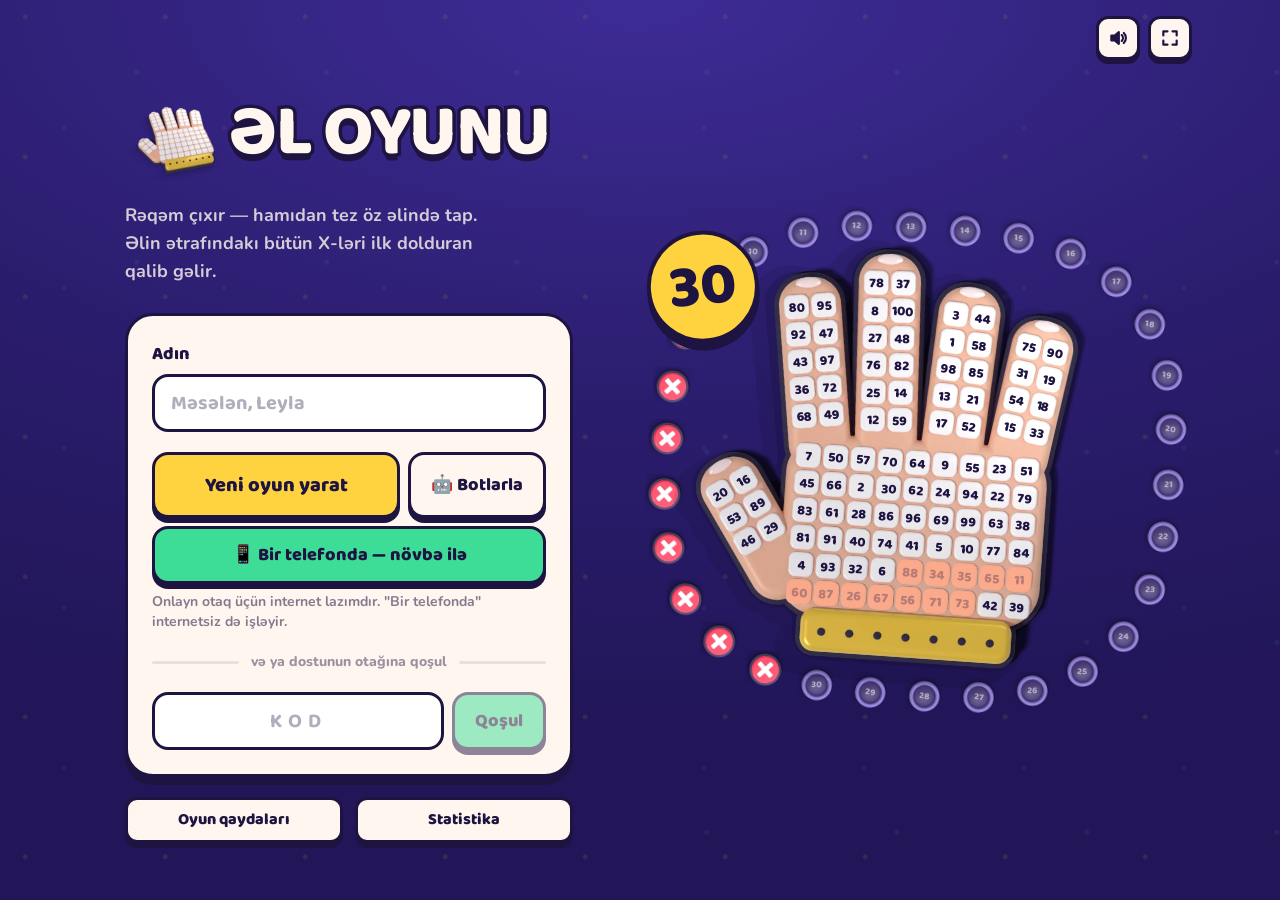
==== index.html @ 11776b5c "ƏL OYUNU telefon versiyası (növbəli rejim, bir telefon, P2P) Co-Authored-By: Claude Opus 5.5 <norepl" ====
<!doctype html>
<html lang="az">
  <head>
    <meta charset="UTF-8" />
    <meta name="viewport" content="width=device-width, initial-scale=1.0, viewport-fit=cover" />
    <meta name="theme-color" content="#2B1D6E" />
    <meta name="description" content="ƏL OYUNU — dostlarla real vaxtda oynanılan diqqət və sürət oyunu" />
    <link rel="icon" href="./favicon.svg" type="image/svg+xml" />
    <link rel="apple-touch-icon" href="./img/logo_hand.webp" />
    <meta name="apple-mobile-web-app-capable" content="yes" />
    <meta name="mobile-web-app-capable" content="yes" />
    <link rel="preload" href="./img/hand.webp" as="image" type="image/webp" />
    <title>ƏL OYUNU</title>
    <script type="module" crossorigin src="./assets/index-TuBqLk0H.js"></script>
    <link rel="stylesheet" crossorigin href="./assets/index-DyQKWpPM.css">
  </head>
  <body>
    <div id="root"></div>
  </body>
</html>
---- assets/index-DyQKWpPM.css ----
@font-face{font-family:"Baloo 2";font-style:normal;font-display:swap;font-weight:700;src:url(./baloo-2-latin-700-normal-CqTg7A15.woff2) format("woff2"),url(./baloo-2-latin-700-normal-Ld3Zm3l2.woff) format("woff")}@font-face{font-family:"Baloo 2";font-style:normal;font-display:swap;font-weight:700;src:url(./baloo-2-latin-ext-700-normal-Mlh7kdab.woff2) format("woff2"),url(./baloo-2-latin-ext-700-normal-D6LeXASg.woff) format("woff")}@font-face{font-family:"Baloo 2";font-style:normal;font-display:swap;font-weight:800;src:url(./baloo-2-latin-800-normal-BbF3Etk1.woff2) format("woff2"),url(./baloo-2-latin-800-normal-B8BXfZF7.woff) format("woff")}@font-face{font-family:"Baloo 2";font-style:normal;font-display:swap;font-weight:800;src:url(./baloo-2-latin-ext-800-normal-C_Iwmf1s.woff2) format("woff2"),url(./baloo-2-latin-ext-800-normal-D-iCxxqE.woff) format("woff")}@font-face{font-family:Nunito;font-style:normal;font-display:swap;font-weight:600;src:url(./nunito-latin-600-normal-Br8yIETf.woff2) format("woff2"),url(./nunito-latin-600-normal-Cd0eNu1l.woff) format("woff")}@font-face{font-family:Nunito;font-style:normal;font-display:swap;font-weight:600;src:url(./nunito-latin-ext-600-normal-Dd9Zuxh1.woff2) format("woff2"),url(./nunito-latin-ext-600-normal-BKUpuB78.woff) format("woff")}@font-face{font-family:Nunito;font-style:normal;font-display:swap;font-weight:700;src:url(./nunito-latin-700-normal-Dort48En.woff2) format("woff2"),url(./nunito-latin-700-normal-OcDqTBcA.woff) format("woff")}@font-face{font-family:Nunito;font-style:normal;font-display:swap;font-weight:700;src:url(./nunito-latin-ext-700-normal-BWeMsAzO.woff2) format("woff2"),url(./nunito-latin-ext-700-normal-D4woHhbd.woff) format("woff")}@font-face{font-family:Nunito;font-style:normal;font-display:swap;font-weight:800;src:url(./nunito-latin-800-normal-Dz8SOQK_.woff2) format("woff2"),url(./nunito-latin-800-normal-D-J0wlBY.woff) format("woff")}@font-face{font-family:Nunito;font-style:normal;font-display:swap;font-weight:800;src:url(./nunito-latin-ext-800-normal-CtU8tJOV.woff2) format("woff2"),url(./nunito-latin-ext-800-normal-CDcxIxx8.woff) format("woff")}*,:before,:after{--tw-border-spacing-x: 0;--tw-border-spacing-y: 0;--tw-translate-x: 0;--tw-translate-y: 0;--tw-rotate: 0;--tw-skew-x: 0;--tw-skew-y: 0;--tw-scale-x: 1;--tw-scale-y: 1;--tw-pan-x: ;--tw-pan-y: ;--tw-pinch-zoom: ;--tw-scroll-snap-strictness: proximity;--tw-gradient-from-position: ;--tw-gradient-via-position: ;--tw-gradient-to-position: ;--tw-ordinal: ;--tw-slashed-zero: ;--tw-numeric-figure: ;--tw-numeric-spacing: ;--tw-numeric-fraction: ;--tw-ring-inset: ;--tw-ring-offset-width: 0px;--tw-ring-offset-color: #fff;--tw-ring-color: rgb(59 130 246 / .5);--tw-ring-offset-shadow: 0 0 #0000;--tw-ring-shadow: 0 0 #0000;--tw-shadow: 0 0 #0000;--tw-shadow-colored: 0 0 #0000;--tw-blur: ;--tw-brightness: ;--tw-contrast: ;--tw-grayscale: ;--tw-hue-rotate: ;--tw-invert: ;--tw-saturate: ;--tw-sepia: ;--tw-drop-shadow: ;--tw-backdrop-blur: ;--tw-backdrop-brightness: ;--tw-backdrop-contrast: ;--tw-backdrop-grayscale: ;--tw-backdrop-hue-rotate: ;--tw-backdrop-invert: ;--tw-backdrop-opacity: ;--tw-backdrop-saturate: ;--tw-backdrop-sepia: ;--tw-contain-size: ;--tw-contain-layout: ;--tw-contain-paint: ;--tw-contain-style: }::backdrop{--tw-border-spacing-x: 0;--tw-border-spacing-y: 0;--tw-translate-x: 0;--tw-translate-y: 0;--tw-rotate: 0;--tw-skew-x: 0;--tw-skew-y: 0;--tw-scale-x: 1;--tw-scale-y: 1;--tw-pan-x: ;--tw-pan-y: ;--tw-pinch-zoom: ;--tw-scroll-snap-strictness: proximity;--tw-gradient-from-position: ;--tw-gradient-via-position: ;--tw-gradient-to-position: ;--tw-ordinal: ;--tw-slashed-zero: ;--tw-numeric-figure: ;--tw-numeric-spacing: ;--tw-numeric-fraction: ;--tw-ring-inset: ;--tw-ring-offset-width: 0px;--tw-ring-offset-color: #fff;--tw-ring-color: rgb(59 130 246 / .5);--tw-ring-offset-shadow: 0 0 #0000;--tw-ring-shadow: 0 0 #0000;--tw-shadow: 0 0 #0000;--tw-shadow-colored: 0 0 #0000;--tw-blur: ;--tw-brightness: ;--tw-contrast: ;--tw-grayscale: ;--tw-hue-rotate: ;--tw-invert: ;--tw-saturate: ;--tw-sepia: ;--tw-drop-shadow: ;--tw-backdrop-blur: ;--tw-backdrop-brightness: ;--tw-backdrop-contrast: ;--tw-backdrop-grayscale: ;--tw-backdrop-hue-rotate: ;--tw-backdrop-invert: ;--tw-backdrop-opacity: ;--tw-backdrop-saturate: ;--tw-backdrop-sepia: ;--tw-contain-size: ;--tw-contain-layout: ;--tw-contain-paint: ;--tw-contain-style: }*,:before,:after{box-sizing:border-box;border-width:0;border-style:solid;border-color:#e5e7eb}:before,:after{--tw-content: ""}html,:host{line-height:1.5;-webkit-text-size-adjust:100%;-moz-tab-size:4;-o-tab-size:4;tab-size:4;font-family:ui-sans-serif,system-ui,sans-serif,"Apple Color Emoji","Segoe UI Emoji",Segoe UI Symbol,"Noto Color Emoji";font-feature-settings:normal;font-variation-settings:normal;-webkit-tap-highlight-color:transparent}body{margin:0;line-height:inherit}hr{height:0;color:inherit;border-top-width:1px}abbr:where([title]){-webkit-text-decoration:underline dotted;text-decoration:underline dotted}h1,h2,h3,h4,h5,h6{font-size:inherit;font-weight:inherit}a{color:inherit;text-decoration:inherit}b,strong{font-weight:bolder}code,kbd,samp,pre{font-family:ui-monospace,SFMono-Regular,Menlo,Monaco,Consolas,Liberation Mono,Courier New,monospace;font-feature-settings:normal;font-variation-settings:normal;font-size:1em}small{font-size:80%}sub,sup{font-size:75%;line-height:0;position:relative;vertical-align:baseline}sub{bottom:-.25em}sup{top:-.5em}table{text-indent:0;border-color:inherit;border-collapse:collapse}button,input,optgroup,select,textarea{font-family:inherit;font-feature-settings:inherit;font-variation-settings:inherit;font-size:100%;font-weight:inherit;line-height:inherit;letter-spacing:inherit;color:inherit;margin:0;padding:0}button,select{text-transform:none}button,input:where([type=button]),input:where([type=reset]),input:where([type=submit]){-webkit-appearance:button;background-color:transparent;background-image:none}:-moz-focusring{outline:auto}:-moz-ui-invalid{box-shadow:none}progress{vertical-align:baseline}::-webkit-inner-spin-button,::-webkit-outer-spin-button{height:auto}[type=search]{-webkit-appearance:textfield;outline-offset:-2px}::-webkit-search-decoration{-webkit-appearance:none}::-webkit-file-upload-button{-webkit-appearance:button;font:inherit}summary{display:list-item}blockquote,dl,dd,h1,h2,h3,h4,h5,h6,hr,figure,p,pre{margin:0}fieldset{margin:0;padding:0}legend{padding:0}ol,ul,menu{list-style:none;margin:0;padding:0}dialog{padding:0}textarea{resize:vertical}input::-moz-placeholder,textarea::-moz-placeholder{opacity:1;color:#9ca3af}input::placeholder,textarea::placeholder{opacity:1;color:#9ca3af}button,[role=button]{cursor:pointer}:disabled{cursor:default}img,svg,video,canvas,audio,iframe,embed,object{display:block;vertical-align:middle}img,video{max-width:100%;height:auto}[hidden]:where(:not([hidden=until-found])){display:none}html,body,#root{min-height:100%}body{font-family:Nunito,system-ui,sans-serif;--tw-text-opacity: 1;color:rgb(255 247 239 / var(--tw-text-opacity, 1));-webkit-font-smoothing:antialiased;-moz-osx-font-smoothing:grayscale;background-color:#2b1d6e;background-image:radial-gradient(circle at 18% 12%,rgba(255,210,63,.09) 0 2px,transparent 3px),radial-gradient(circle at 72% 38%,rgba(61,220,151,.08) 0 2px,transparent 3px),radial-gradient(circle at 40% 80%,rgba(255,79,121,.08) 0 2px,transparent 3px),radial-gradient(120% 80% at 50% 0%,#3e2c96,#2b1d6e 55%,#221659);background-size:140px 140px,190px 190px,160px 160px,100% 100%;background-attachment:fixed;-webkit-tap-highlight-color:transparent}h1,h2,h3{font-family:"Baloo 2",Nunito,system-ui,sans-serif}:focus-visible{outline:3px solid #ffd23f;outline-offset:3px}.btn{display:inline-flex;-webkit-user-select:none;-moz-user-select:none;user-select:none;align-items:center;justify-content:center;gap:.5rem;border-radius:1rem;border-width:3px;--tw-border-opacity: 1;border-color:rgb(30 20 66 / var(--tw-border-opacity, 1));padding:.75rem 1.25rem;font-family:"Baloo 2",Nunito,system-ui,sans-serif;font-size:1.125rem;line-height:1.75rem;font-weight:800;line-height:1;--tw-text-opacity: 1;color:rgb(30 20 66 / var(--tw-text-opacity, 1));--tw-shadow: 0 5px 0 #1E1442;--tw-shadow-colored: 0 5px 0 var(--tw-shadow-color);box-shadow:var(--tw-ring-offset-shadow, 0 0 #0000),var(--tw-ring-shadow, 0 0 #0000),var(--tw-shadow);transition-property:transform,box-shadow,background-color;transition-timing-function:cubic-bezier(.4,0,.2,1);transition-duration:.1s}.btn:active:not(:disabled){transform:translateY(5px);box-shadow:0 0 #1e1442}.btn:disabled{cursor:not-allowed;opacity:.5}.btn-sun{--tw-bg-opacity: 1;background-color:rgb(255 210 63 / var(--tw-bg-opacity, 1))}.btn-sun:hover{--tw-bg-opacity: 1;background-color:rgb(255 220 102 / var(--tw-bg-opacity, 1))}.btn-mint{--tw-bg-opacity: 1;background-color:rgb(61 220 151 / var(--tw-bg-opacity, 1))}.btn-mint:hover{--tw-bg-opacity: 1;background-color:rgb(98 230 173 / var(--tw-bg-opacity, 1))}.btn-berry{--tw-bg-opacity: 1;background-color:rgb(255 79 121 / var(--tw-bg-opacity, 1));--tw-text-opacity: 1;color:rgb(255 255 255 / var(--tw-text-opacity, 1))}.btn-berry:hover{--tw-bg-opacity: 1;background-color:rgb(255 109 143 / var(--tw-bg-opacity, 1))}.btn-cream{--tw-bg-opacity: 1;background-color:rgb(255 247 239 / var(--tw-bg-opacity, 1))}.btn-cream:hover{--tw-bg-opacity: 1;background-color:rgb(255 255 255 / var(--tw-bg-opacity, 1))}.btn-sm{border-radius:.75rem;padding:.5rem .75rem;font-size:1rem;line-height:1.5rem}.icon-btn{display:grid;height:2.5rem;width:2.5rem;place-items:center;border-radius:.75rem;border-width:3px;--tw-border-opacity: 1;border-color:rgb(30 20 66 / var(--tw-border-opacity, 1));--tw-bg-opacity: 1;background-color:rgb(255 247 239 / var(--tw-bg-opacity, 1));--tw-text-opacity: 1;color:rgb(30 20 66 / var(--tw-text-opacity, 1));--tw-shadow: 0 4px 0 #1E1442;--tw-shadow-colored: 0 4px 0 var(--tw-shadow-color);box-shadow:var(--tw-ring-offset-shadow, 0 0 #0000),var(--tw-ring-shadow, 0 0 #0000),var(--tw-shadow);transition-property:transform;transition-timing-function:cubic-bezier(.4,0,.2,1);transition-duration:.1s}.icon-btn:active{--tw-translate-y: .25rem;transform:translate(var(--tw-translate-x),var(--tw-translate-y)) rotate(var(--tw-rotate)) skew(var(--tw-skew-x)) skewY(var(--tw-skew-y)) scaleX(var(--tw-scale-x)) scaleY(var(--tw-scale-y));--tw-shadow: 0 0 #0000;--tw-shadow-colored: 0 0 #0000;box-shadow:var(--tw-ring-offset-shadow, 0 0 #0000),var(--tw-ring-shadow, 0 0 #0000),var(--tw-shadow)}@media (min-width: 640px){.icon-btn{height:2.75rem;width:2.75rem}}.panel{border-radius:28px;border-width:3px;--tw-border-opacity: 1;border-color:rgb(30 20 66 / var(--tw-border-opacity, 1));--tw-bg-opacity: 1;background-color:rgb(255 247 239 / var(--tw-bg-opacity, 1));--tw-text-opacity: 1;color:rgb(30 20 66 / var(--tw-text-opacity, 1));--tw-shadow: 0 8px 0 #1E1442;--tw-shadow-colored: 0 8px 0 var(--tw-shadow-color);box-shadow:var(--tw-ring-offset-shadow, 0 0 #0000),var(--tw-ring-shadow, 0 0 #0000),var(--tw-shadow)}.field{width:100%;border-radius:1rem;border-width:3px;--tw-border-opacity: 1;border-color:rgb(30 20 66 / var(--tw-border-opacity, 1));--tw-bg-opacity: 1;background-color:rgb(255 255 255 / var(--tw-bg-opacity, 1));padding:.75rem 1rem;font-family:"Baloo 2",Nunito,system-ui,sans-serif;font-size:1.25rem;line-height:1.75rem;font-weight:700;--tw-text-opacity: 1;color:rgb(30 20 66 / var(--tw-text-opacity, 1))}.field::-moz-placeholder{font-weight:600;color:#1e144259}.field::placeholder{font-weight:600;color:#1e144259}.field:focus{outline:2px solid transparent;outline-offset:2px;--tw-ring-offset-shadow: var(--tw-ring-inset) 0 0 0 var(--tw-ring-offset-width) var(--tw-ring-offset-color);--tw-ring-shadow: var(--tw-ring-inset) 0 0 0 calc(4px + var(--tw-ring-offset-width)) var(--tw-ring-color);box-shadow:var(--tw-ring-offset-shadow),var(--tw-ring-shadow),var(--tw-shadow, 0 0 #0000);--tw-ring-color: rgb(255 210 63 / .7)}.pointer-events-none{pointer-events:none}.visible{visibility:visible}.fixed{position:fixed}.absolute{position:absolute}.relative{position:relative}.inset-0{top:0;right:0;bottom:0;left:0}.inset-x-0{left:0;right:0}.-left-2{left:-.5rem}.-left-4{left:-1rem}.-right-4{right:-1rem}.bottom-3{bottom:.75rem}.bottom-4{bottom:1rem}.left-1\/2{left:50%}.right-4{right:1rem}.top-0{top:0}.top-1\/2{top:50%}.top-3{top:.75rem}.top-\[8\%\]{top:8%}.top-full{top:100%}.z-20{z-index:20}.z-30{z-index:30}.z-40{z-index:40}.z-50{z-index:50}.z-\[60\]{z-index:60}.col-span-2{grid-column:span 2 / span 2}.mx-auto{margin-left:auto;margin-right:auto}.my-5{margin-top:1.25rem;margin-bottom:1.25rem}.mb-1\.5{margin-bottom:.375rem}.mb-2{margin-bottom:.5rem}.mb-3{margin-bottom:.75rem}.mb-4{margin-bottom:1rem}.mb-5{margin-bottom:1.25rem}.mb-6{margin-bottom:1.5rem}.mb-7{margin-bottom:1.75rem}.ml-1{margin-left:.25rem}.ml-2{margin-left:.5rem}.ml-auto{margin-left:auto}.mt-0\.5{margin-top:.125rem}.mt-1{margin-top:.25rem}.mt-1\.5{margin-top:.375rem}.mt-2{margin-top:.5rem}.mt-3{margin-top:.75rem}.mt-4{margin-top:1rem}.mt-5{margin-top:1.25rem}.mt-6{margin-top:1.5rem}.block{display:block}.flex{display:flex}.inline-flex{display:inline-flex}.table{display:table}.grid{display:grid}.hidden{display:none}.\!h-10{height:2.5rem!important}.\!h-12{height:3rem!important}.\!h-auto{height:auto!important}.h-0{height:0px}.h-10{height:2.5rem}.h-11{height:2.75rem}.h-12{height:3rem}.h-14{height:3.5rem}.h-2\.5{height:.625rem}.h-20{height:5rem}.h-28{height:7rem}.h-4{height:1rem}.h-5{height:1.25rem}.h-6{height:1.5rem}.h-8{height:2rem}.h-9{height:2.25rem}.h-\[19px\]{height:19px}.h-\[3px\]{height:3px}.h-\[calc\(100dvh-250px\)\]{height:calc(100dvh - 250px)}.h-full{height:100%}.max-h-\[88dvh\]{max-height:88dvh}.min-h-0{min-height:0px}.min-h-\[100dvh\]{min-height:100dvh}.min-h-\[440px\]{min-height:440px}.\!w-10{width:2.5rem!important}.\!w-12{width:3rem!important}.w-10{width:2.5rem}.w-11{width:2.75rem}.w-12{width:3rem}.w-14{width:3.5rem}.w-20{width:5rem}.w-28{width:7rem}.w-4{width:1rem}.w-5{width:1.25rem}.w-6{width:1.5rem}.w-8{width:2rem}.w-9{width:2.25rem}.w-\[19px\]{width:19px}.w-fit{width:-moz-fit-content;width:fit-content}.w-full{width:100%}.min-w-0{min-width:0px}.max-w-2xl{max-width:42rem}.max-w-3xl{max-width:48rem}.max-w-5xl{max-width:64rem}.max-w-6xl{max-width:72rem}.max-w-\[560px\]{max-width:560px}.max-w-\[90px\]{max-width:90px}.max-w-lg{max-width:32rem}.max-w-md{max-width:28rem}.max-w-sm{max-width:24rem}.flex-1{flex:1 1 0%}.shrink{flex-shrink:1}.shrink-0{flex-shrink:0}.-translate-y-1\/2{--tw-translate-y: -50%;transform:translate(var(--tw-translate-x),var(--tw-translate-y)) rotate(var(--tw-rotate)) skew(var(--tw-skew-x)) skewY(var(--tw-skew-y)) scaleX(var(--tw-scale-x)) scaleY(var(--tw-scale-y))}.translate-y-\[3\%\]{--tw-translate-y: 3%;transform:translate(var(--tw-translate-x),var(--tw-translate-y)) rotate(var(--tw-rotate)) skew(var(--tw-skew-x)) skewY(var(--tw-skew-y)) scaleX(var(--tw-scale-x)) scaleY(var(--tw-scale-y))}.-rotate-90{--tw-rotate: -90deg;transform:translate(var(--tw-translate-x),var(--tw-translate-y)) rotate(var(--tw-rotate)) skew(var(--tw-skew-x)) skewY(var(--tw-skew-y)) scaleX(var(--tw-scale-x)) scaleY(var(--tw-scale-y))}.-rotate-\[10deg\]{--tw-rotate: -10deg;transform:translate(var(--tw-translate-x),var(--tw-translate-y)) rotate(var(--tw-rotate)) skew(var(--tw-skew-x)) skewY(var(--tw-skew-y)) scaleX(var(--tw-scale-x)) scaleY(var(--tw-scale-y))}.rotate-\[4deg\]{--tw-rotate: 4deg;transform:translate(var(--tw-translate-x),var(--tw-translate-y)) rotate(var(--tw-rotate)) skew(var(--tw-skew-x)) skewY(var(--tw-skew-y)) scaleX(var(--tw-scale-x)) scaleY(var(--tw-scale-y))}.transform{transform:translate(var(--tw-translate-x),var(--tw-translate-y)) rotate(var(--tw-rotate)) skew(var(--tw-skew-x)) skewY(var(--tw-skew-y)) scaleX(var(--tw-scale-x)) scaleY(var(--tw-scale-y))}.select-none{-webkit-user-select:none;-moz-user-select:none;user-select:none}.grid-cols-2{grid-template-columns:repeat(2,minmax(0,1fr))}.grid-cols-\[1fr_auto\]{grid-template-columns:1fr auto}.grid-cols-\[300px_minmax\(0\,1fr\)\]{grid-template-columns:300px minmax(0,1fr)}.flex-col{flex-direction:column}.flex-wrap{flex-wrap:wrap}.place-items-center{place-items:center}.items-start{align-items:flex-start}.items-center{align-items:center}.items-baseline{align-items:baseline}.justify-end{justify-content:flex-end}.justify-center{justify-content:center}.justify-between{justify-content:space-between}.gap-0\.5{gap:.125rem}.gap-1{gap:.25rem}.gap-1\.5{gap:.375rem}.gap-2{gap:.5rem}.gap-3{gap:.75rem}.gap-4{gap:1rem}.gap-5{gap:1.25rem}.gap-6{gap:1.5rem}.gap-8{gap:2rem}.gap-\[3px\]{gap:3px}.space-y-1\.5>:not([hidden])~:not([hidden]){--tw-space-y-reverse: 0;margin-top:calc(.375rem * calc(1 - var(--tw-space-y-reverse)));margin-bottom:calc(.375rem * var(--tw-space-y-reverse))}.space-y-2>:not([hidden])~:not([hidden]){--tw-space-y-reverse: 0;margin-top:calc(.5rem * calc(1 - var(--tw-space-y-reverse)));margin-bottom:calc(.5rem * var(--tw-space-y-reverse))}.space-y-2\.5>:not([hidden])~:not([hidden]){--tw-space-y-reverse: 0;margin-top:calc(.625rem * calc(1 - var(--tw-space-y-reverse)));margin-bottom:calc(.625rem * var(--tw-space-y-reverse))}.space-y-3>:not([hidden])~:not([hidden]){--tw-space-y-reverse: 0;margin-top:calc(.75rem * calc(1 - var(--tw-space-y-reverse)));margin-bottom:calc(.75rem * var(--tw-space-y-reverse))}.divide-y-2>:not([hidden])~:not([hidden]){--tw-divide-y-reverse: 0;border-top-width:calc(2px * calc(1 - var(--tw-divide-y-reverse)));border-bottom-width:calc(2px * var(--tw-divide-y-reverse))}.divide-ink\/10>:not([hidden])~:not([hidden]){border-color:#1e14421a}.self-center{align-self:center}.overflow-auto{overflow:auto}.overflow-hidden{overflow:hidden}.overflow-x-auto{overflow-x:auto}.overflow-y-auto{overflow-y:auto}.truncate{overflow:hidden;text-overflow:ellipsis;white-space:nowrap}.whitespace-nowrap{white-space:nowrap}.break-all{word-break:break-all}.rounded{border-radius:.25rem}.rounded-2xl{border-radius:1rem}.rounded-full{border-radius:9999px}.rounded-lg{border-radius:.5rem}.rounded-xl{border-radius:.75rem}.border-2{border-width:2px}.border-\[3px\]{border-width:3px}.border-\[4px\]{border-width:4px}.border-t-2{border-top-width:2px}.border-dashed{border-style:dashed}.\!border-berry{--tw-border-opacity: 1 !important;border-color:rgb(255 79 121 / var(--tw-border-opacity, 1))!important}.border-cream\/15{border-color:#fff7ef26}.border-cream\/25{border-color:#fff7ef40}.border-cream\/30{border-color:#fff7ef4d}.border-cream\/50{border-color:#fff7ef80}.border-ink{--tw-border-opacity: 1;border-color:rgb(30 20 66 / var(--tw-border-opacity, 1))}.border-ink\/10{border-color:#1e14421a}.border-ink\/15{border-color:#1e144226}.border-transparent{border-color:transparent}.bg-berry{--tw-bg-opacity: 1;background-color:rgb(255 79 121 / var(--tw-bg-opacity, 1))}.bg-cream{--tw-bg-opacity: 1;background-color:rgb(255 247 239 / var(--tw-bg-opacity, 1))}.bg-cream\/10{background-color:#fff7ef1a}.bg-ink\/10{background-color:#1e14421a}.bg-ink\/5{background-color:#1e14420d}.bg-ink\/60{background-color:#1e144299}.bg-ink\/70{background-color:#1e1442b3}.bg-ink\/75{background-color:#1e1442bf}.bg-ink\/85{background-color:#1e1442d9}.bg-mint{--tw-bg-opacity: 1;background-color:rgb(61 220 151 / var(--tw-bg-opacity, 1))}.bg-night{--tw-bg-opacity: 1;background-color:rgb(43 29 110 / var(--tw-bg-opacity, 1))}.bg-sun{--tw-bg-opacity: 1;background-color:rgb(255 210 63 / var(--tw-bg-opacity, 1))}.bg-white{--tw-bg-opacity: 1;background-color:rgb(255 255 255 / var(--tw-bg-opacity, 1))}.object-contain{-o-object-fit:contain;object-fit:contain}.p-1\.5{padding:.375rem}.p-3{padding:.75rem}.p-4{padding:1rem}.p-5{padding:1.25rem}.p-6{padding:1.5rem}.px-1{padding-left:.25rem;padding-right:.25rem}.px-2{padding-left:.5rem;padding-right:.5rem}.px-3{padding-left:.75rem;padding-right:.75rem}.px-4{padding-left:1rem;padding-right:1rem}.px-5{padding-left:1.25rem;padding-right:1.25rem}.py-1{padding-top:.25rem;padding-bottom:.25rem}.py-1\.5{padding-top:.375rem;padding-bottom:.375rem}.py-2{padding-top:.5rem;padding-bottom:.5rem}.py-2\.5{padding-top:.625rem;padding-bottom:.625rem}.py-3{padding-top:.75rem;padding-bottom:.75rem}.py-4{padding-top:1rem;padding-bottom:1rem}.py-5{padding-top:1.25rem;padding-bottom:1.25rem}.pb-1{padding-bottom:.25rem}.pb-4{padding-bottom:1rem}.pb-5{padding-bottom:1.25rem}.pb-8{padding-bottom:2rem}.pl-1{padding-left:.25rem}.pr-2{padding-right:.5rem}.pr-3{padding-right:.75rem}.pt-2{padding-top:.5rem}.pt-3{padding-top:.75rem}.pt-4{padding-top:1rem}.text-left{text-align:left}.text-center{text-align:center}.text-right{text-align:right}.font-display{font-family:"Baloo 2",Nunito,system-ui,sans-serif}.text-2xl{font-size:1.5rem;line-height:2rem}.text-3xl{font-size:1.875rem;line-height:2.25rem}.text-4xl{font-size:2.25rem;line-height:2.5rem}.text-6xl{font-size:3.75rem;line-height:1}.text-\[11px\]{font-size:11px}.text-\[42vw\]{font-size:42vw}.text-base{font-size:1rem;line-height:1.5rem}.text-lg{font-size:1.125rem;line-height:1.75rem}.text-sm{font-size:.875rem;line-height:1.25rem}.text-xl{font-size:1.25rem;line-height:1.75rem}.text-xs{font-size:.75rem;line-height:1rem}.font-black{font-weight:900}.font-bold{font-weight:700}.font-extrabold{font-weight:800}.font-semibold{font-weight:600}.uppercase{text-transform:uppercase}.ordinal{--tw-ordinal: ordinal;font-variant-numeric:var(--tw-ordinal) var(--tw-slashed-zero) var(--tw-numeric-figure) var(--tw-numeric-spacing) var(--tw-numeric-fraction)}.leading-none{line-height:1}.leading-tight{line-height:1.25}.tracking-\[0\.18em\]{letter-spacing:.18em}.tracking-\[0\.3em\]{letter-spacing:.3em}.tracking-tight{letter-spacing:-.025em}.text-\[\#E0A800\]{--tw-text-opacity: 1;color:rgb(224 168 0 / var(--tw-text-opacity, 1))}.text-berry{--tw-text-opacity: 1;color:rgb(255 79 121 / var(--tw-text-opacity, 1))}.text-cream{--tw-text-opacity: 1;color:rgb(255 247 239 / var(--tw-text-opacity, 1))}.text-cream\/45{color:#fff7ef73}.text-cream\/55{color:#fff7ef8c}.text-cream\/60{color:#fff7ef99}.text-cream\/65{color:#fff7efa6}.text-cream\/70{color:#fff7efb3}.text-cream\/75{color:#fff7efbf}.text-cream\/80{color:#fff7efcc}.text-ink{--tw-text-opacity: 1;color:rgb(30 20 66 / var(--tw-text-opacity, 1))}.text-ink\/40{color:#1e144266}.text-ink\/45{color:#1e144273}.text-ink\/50{color:#1e144280}.text-ink\/55{color:#1e14428c}.text-ink\/60{color:#1e144299}.text-ink\/65{color:#1e1442a6}.text-ink\/70{color:#1e1442b3}.text-ink\/75{color:#1e1442bf}.text-ink\/80{color:#1e1442cc}.text-sun{--tw-text-opacity: 1;color:rgb(255 210 63 / var(--tw-text-opacity, 1))}.text-transparent{color:transparent}.text-white{--tw-text-opacity: 1;color:rgb(255 255 255 / var(--tw-text-opacity, 1))}.underline{text-decoration-line:underline}.underline-offset-4{text-underline-offset:4px}.opacity-40{opacity:.4}.opacity-80{opacity:.8}.shadow-sticker{--tw-shadow: 0 5px 0 #1E1442;--tw-shadow-colored: 0 5px 0 var(--tw-shadow-color);box-shadow:var(--tw-ring-offset-shadow, 0 0 #0000),var(--tw-ring-shadow, 0 0 #0000),var(--tw-shadow)}.shadow-sticker-lg{--tw-shadow: 0 8px 0 #1E1442;--tw-shadow-colored: 0 8px 0 var(--tw-shadow-color);box-shadow:var(--tw-ring-offset-shadow, 0 0 #0000),var(--tw-ring-shadow, 0 0 #0000),var(--tw-shadow)}.\!ring-4{--tw-ring-offset-shadow: var(--tw-ring-inset) 0 0 0 var(--tw-ring-offset-width) var(--tw-ring-offset-color) !important;--tw-ring-shadow: var(--tw-ring-inset) 0 0 0 calc(4px + var(--tw-ring-offset-width)) var(--tw-ring-color) !important;box-shadow:var(--tw-ring-offset-shadow),var(--tw-ring-shadow),var(--tw-shadow, 0 0 #0000)!important}.ring{--tw-ring-offset-shadow: var(--tw-ring-inset) 0 0 0 var(--tw-ring-offset-width) var(--tw-ring-offset-color);--tw-ring-shadow: var(--tw-ring-inset) 0 0 0 calc(3px + var(--tw-ring-offset-width)) var(--tw-ring-color);box-shadow:var(--tw-ring-offset-shadow),var(--tw-ring-shadow),var(--tw-shadow, 0 0 #0000)}.ring-4{--tw-ring-offset-shadow: var(--tw-ring-inset) 0 0 0 var(--tw-ring-offset-width) var(--tw-ring-offset-color);--tw-ring-shadow: var(--tw-ring-inset) 0 0 0 calc(4px + var(--tw-ring-offset-width)) var(--tw-ring-color);box-shadow:var(--tw-ring-offset-shadow),var(--tw-ring-shadow),var(--tw-shadow, 0 0 #0000)}.\!ring-berry\/30{--tw-ring-color: rgb(255 79 121 / .3) !important}.ring-sun{--tw-ring-opacity: 1;--tw-ring-color: rgb(255 210 63 / var(--tw-ring-opacity, 1))}.grayscale{--tw-grayscale: grayscale(100%);filter:var(--tw-blur) var(--tw-brightness) var(--tw-contrast) var(--tw-grayscale) var(--tw-hue-rotate) var(--tw-invert) var(--tw-saturate) var(--tw-sepia) var(--tw-drop-shadow)}.filter{filter:var(--tw-blur) var(--tw-brightness) var(--tw-contrast) var(--tw-grayscale) var(--tw-hue-rotate) var(--tw-invert) var(--tw-saturate) var(--tw-sepia) var(--tw-drop-shadow)}.backdrop-blur-\[2px\]{--tw-backdrop-blur: blur(2px);-webkit-backdrop-filter:var(--tw-backdrop-blur) var(--tw-backdrop-brightness) var(--tw-backdrop-contrast) var(--tw-backdrop-grayscale) var(--tw-backdrop-hue-rotate) var(--tw-backdrop-invert) var(--tw-backdrop-opacity) var(--tw-backdrop-saturate) var(--tw-backdrop-sepia);backdrop-filter:var(--tw-backdrop-blur) var(--tw-backdrop-brightness) var(--tw-backdrop-contrast) var(--tw-backdrop-grayscale) var(--tw-backdrop-hue-rotate) var(--tw-backdrop-invert) var(--tw-backdrop-opacity) var(--tw-backdrop-saturate) var(--tw-backdrop-sepia)}.backdrop-blur-sm{--tw-backdrop-blur: blur(4px);-webkit-backdrop-filter:var(--tw-backdrop-blur) var(--tw-backdrop-brightness) var(--tw-backdrop-contrast) var(--tw-backdrop-grayscale) var(--tw-backdrop-hue-rotate) var(--tw-backdrop-invert) var(--tw-backdrop-opacity) var(--tw-backdrop-saturate) var(--tw-backdrop-sepia);backdrop-filter:var(--tw-backdrop-blur) var(--tw-backdrop-brightness) var(--tw-backdrop-contrast) var(--tw-backdrop-grayscale) var(--tw-backdrop-hue-rotate) var(--tw-backdrop-invert) var(--tw-backdrop-opacity) var(--tw-backdrop-saturate) var(--tw-backdrop-sepia)}.transition-\[width\]{transition-property:width;transition-timing-function:cubic-bezier(.4,0,.2,1);transition-duration:.15s}.transition-all{transition-property:all;transition-timing-function:cubic-bezier(.4,0,.2,1);transition-duration:.15s}.transition-colors{transition-property:color,background-color,border-color,text-decoration-color,fill,stroke;transition-timing-function:cubic-bezier(.4,0,.2,1);transition-duration:.15s}.duration-500{transition-duration:.5s}.hand-board{width:100%;height:100%;touch-action:manipulation;overflow:visible}.hand-board .cell{cursor:pointer;transform-box:fill-box;transform-origin:center}.hand-board .cell rect{fill:transparent;stroke:transparent;stroke-width:3;transition:fill .12s}.hand-board .cell text{font-family:"Baloo 2",Nunito,sans-serif;font-weight:800;font-size:22px;fill:#1e1442;pointer-events:none}@media (hover: hover){.hand-board:not(.is-disabled) .cell:hover rect{fill:#ffd23fbf;stroke:#1e1442}}.hand-board .cell.used rect{fill:#ff9e78d1}.hand-board .cell.used text{fill:#1e14424d}.hand-board .cell.cell-ok{animation:cell-ok .7s cubic-bezier(.2,1.6,.4,1)}.hand-board .cell.cell-ok rect{fill:#3ddc97;stroke:#1e1442;stroke-width:3}.hand-board .cell.cell-bad{animation:cell-bad .45s linear}.hand-board .cell.cell-bad rect{fill:#ff4f79;stroke:#1e1442;stroke-width:3}.hand-board .cell.cell-bad text{fill:#fff}.hand-board.is-locked .cell{cursor:not-allowed}.hand-board.is-locked .cell:not(.cell-bad){opacity:.55}.hand-board.is-disabled .cell{cursor:default}.hand-board .slot-num{font-family:"Baloo 2",sans-serif;font-weight:800;font-size:15px;fill:#fff7ef80}.hand-board .slot-on{animation:slot-pop .6s cubic-bezier(.2,1.7,.4,1)}.hand-board .x-mark path{stroke-dasharray:1;stroke-dashoffset:0;animation:x-draw .35s ease-out both}.hand-board .x-mark path:nth-child(2){animation-delay:.15s}@keyframes cell-ok{0%{transform:scale(1)}40%{transform:scale(1.45) rotate(-6deg)}to{transform:scale(1)}}@keyframes cell-bad{0%,to{transform:translate(0)}20%{transform:translate(-6px)}40%{transform:translate(6px)}60%{transform:translate(-4px)}80%{transform:translate(4px)}}@keyframes slot-pop{0%{transform:scale(.4)}60%{transform:scale(1.25)}to{transform:scale(1)}}@keyframes x-draw{0%{stroke-dashoffset:1}to{stroke-dashoffset:0}}.slot-pop{animation:slot-pop .5s cubic-bezier(.2,1.7,.4,1)}.number-in{animation:number-in .55s cubic-bezier(.2,1.5,.4,1) both}@keyframes number-in{0%{transform:scale(.2) rotate(-25deg);opacity:0}to{transform:scale(1) rotate(0);opacity:1}}.count-in{animation:count-in .9s cubic-bezier(.2,1.4,.4,1) both}@keyframes count-in{0%{transform:scale(2.4);opacity:0}30%{transform:scale(1);opacity:1}85%{transform:scale(.92);opacity:1}to{transform:scale(.7);opacity:0}}.toast-in{animation:toast-in .35s cubic-bezier(.2,1.4,.4,1) both}@keyframes toast-in{0%{transform:translateY(-18px) scale(.9);opacity:0}to{transform:none;opacity:1}}.banner-in{animation:banner-in .5s cubic-bezier(.2,1.6,.4,1) both}@keyframes banner-in{0%{transform:translate(-50%,10px) scale(.6);opacity:0}to{transform:translate(-50%) scale(1);opacity:1}}.wave{animation:wave 2.4s ease-in-out infinite;transform-origin:50% 85%}@keyframes wave{0%,60%,to{transform:rotate(0)}10%,30%{transform:rotate(-14deg)}20%,40%{transform:rotate(10deg)}}.fade-in{animation:fade-in .25s ease both}@keyframes fade-in{0%{opacity:0}to{opacity:1}}.pop-in{animation:pop-in .45s cubic-bezier(.2,1.5,.4,1) both}@keyframes pop-in{0%{transform:scale(.7);opacity:0}to{transform:none;opacity:1}}.trophy-bounce{animation:trophy 1.6s ease-in-out infinite}@keyframes trophy{0%,to{transform:translateY(0) rotate(-4deg)}50%{transform:translateY(-10px) rotate(4deg)}}.pulse-ring{animation:pulse-ring 1.4s ease-out infinite}@keyframes pulse-ring{0%{box-shadow:0 0 #ffd23fb3}to{box-shadow:0 0 0 18px #ffd23f00}}@media (prefers-reduced-motion: reduce){*,*:before,*:after{animation-duration:.01ms!important;animation-iteration-count:1!important;transition-duration:.01ms!important}}@keyframes ring{to{stroke-dashoffset:var(--c)}}@keyframes glow-out{0%{opacity:1}to{opacity:0}}.hover\:border-cream\/60:hover{border-color:#fff7ef99}.hover\:bg-berry:hover{--tw-bg-opacity: 1;background-color:rgb(255 79 121 / var(--tw-bg-opacity, 1))}.hover\:bg-sun\/40:hover{background-color:#ffd23f66}.hover\:text-cream:hover{--tw-text-opacity: 1;color:rgb(255 247 239 / var(--tw-text-opacity, 1))}.hover\:text-white:hover{--tw-text-opacity: 1;color:rgb(255 255 255 / var(--tw-text-opacity, 1))}.disabled\:cursor-default:disabled{cursor:default}@media (min-width: 640px){.sm\:h-24{height:6rem}.sm\:h-6{height:1.5rem}.sm\:w-24{width:6rem}.sm\:w-6{width:1.5rem}.sm\:grid-cols-4{grid-template-columns:repeat(4,minmax(0,1fr))}.sm\:flex-row{flex-direction:row}.sm\:gap-1\.5{gap:.375rem}.sm\:gap-2{gap:.5rem}.sm\:p-6{padding:1.5rem}.sm\:p-7{padding:1.75rem}.sm\:p-8{padding:2rem}.sm\:px-5{padding-left:1.25rem;padding-right:1.25rem}.sm\:px-6{padding-left:1.5rem;padding-right:1.5rem}.sm\:text-3xl{font-size:1.875rem;line-height:2.25rem}.sm\:text-5xl{font-size:3rem;line-height:1}.sm\:text-7xl{font-size:4.5rem;line-height:1}.sm\:text-\[260px\]{font-size:260px}.sm\:text-lg{font-size:1.125rem;line-height:1.75rem}.sm\:text-sm{font-size:.875rem;line-height:1.25rem}}@media (min-width: 768px){.md\:grid-cols-\[minmax\(0\,0\.9fr\)_minmax\(0\,1\.1fr\)\]{grid-template-columns:minmax(0,.9fr) minmax(0,1.1fr)}.md\:items-start{align-items:flex-start}}@media (min-width: 1024px){.lg\:block{display:block}.lg\:grid-cols-\[minmax\(0\,1fr\)_minmax\(0\,1\.05fr\)\]{grid-template-columns:minmax(0,1fr) minmax(0,1.05fr)}}
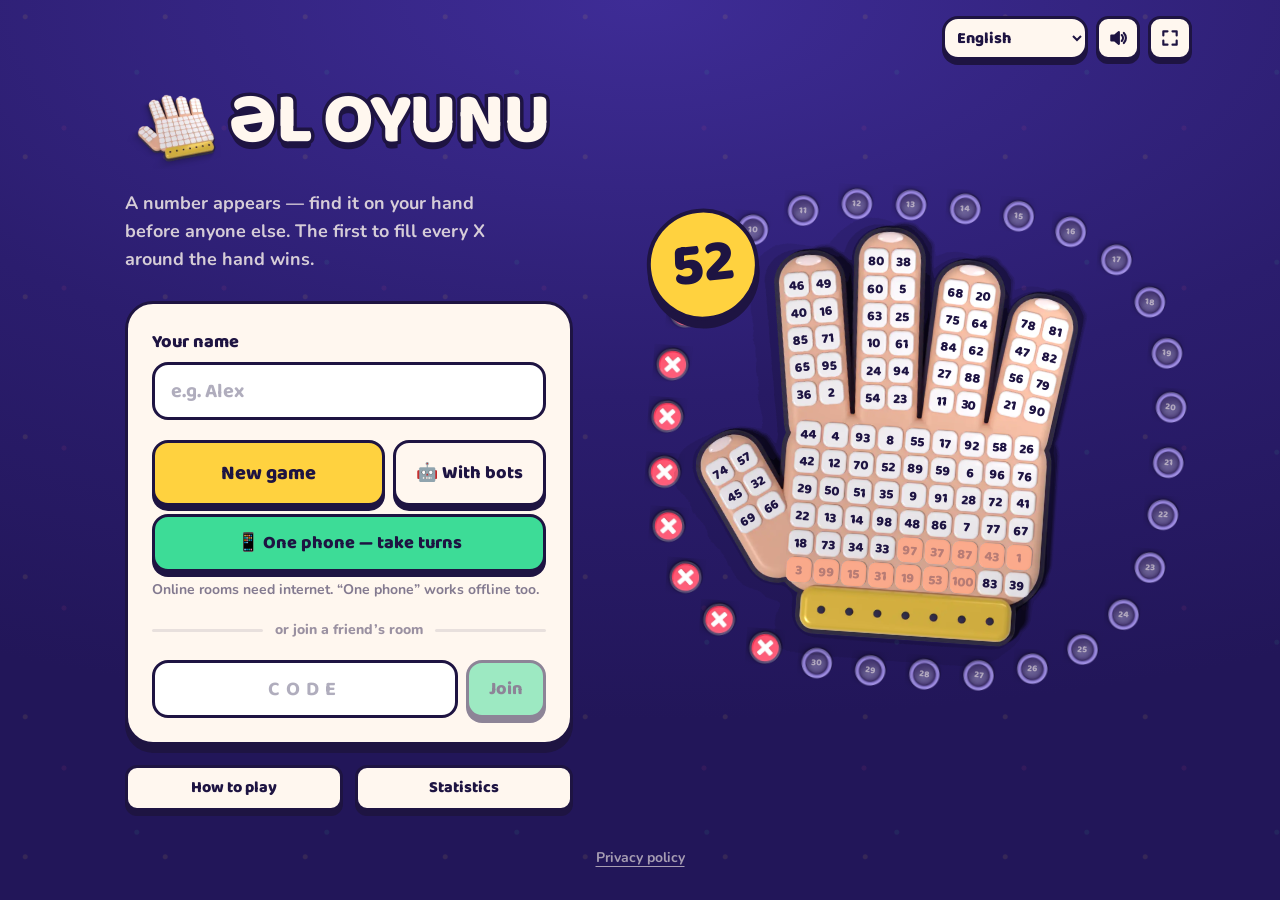
==== commit 1a2d17bb: "4 dil (AZ/EN/TR/RU), məxfilik siyasəti, Android ilə uyğunluq Co-Authored-By: Claude Opus 5.5 <norepl" ====
--- a/index.html
+++ b/index.html
@@ -11,8 +11,8 @@
     <meta name="mobile-web-app-capable" content="yes" />
     <link rel="preload" href="./img/hand.webp" as="image" type="image/webp" />
     <title>ƏL OYUNU</title>
-    <script type="module" crossorigin src="./assets/index-TuBqLk0H.js"></script>
-    <link rel="stylesheet" crossorigin href="./assets/index-DyQKWpPM.css">
+    <script type="module" crossorigin src="./assets/index-1YrIMlCz.js"></script>
+    <link rel="stylesheet" crossorigin href="./assets/index-CyUufMwk.css">
   </head>
   <body>
     <div id="root"></div>
--- a/assets/index-CyUufMwk.css
+++ b/assets/index-CyUufMwk.css
@@ -0,0 +1 @@
+@font-face{font-family:"Baloo 2";font-style:normal;font-display:swap;font-weight:700;src:url(./baloo-2-latin-700-normal-CqTg7A15.woff2) format("woff2"),url(./baloo-2-latin-700-normal-Ld3Zm3l2.woff) format("woff")}@font-face{font-family:"Baloo 2";font-style:normal;font-display:swap;font-weight:700;src:url(./baloo-2-latin-ext-700-normal-Mlh7kdab.woff2) format("woff2"),url(./baloo-2-latin-ext-700-normal-D6LeXASg.woff) format("woff")}@font-face{font-family:"Baloo 2";font-style:normal;font-display:swap;font-weight:800;src:url(./baloo-2-latin-800-normal-BbF3Etk1.woff2) format("woff2"),url(./baloo-2-latin-800-normal-B8BXfZF7.woff) format("woff")}@font-face{font-family:"Baloo 2";font-style:normal;font-display:swap;font-weight:800;src:url(./baloo-2-latin-ext-800-normal-C_Iwmf1s.woff2) format("woff2"),url(./baloo-2-latin-ext-800-normal-D-iCxxqE.woff) format("woff")}@font-face{font-family:Nunito;font-style:normal;font-display:swap;font-weight:600;src:url(./nunito-latin-600-normal-Br8yIETf.woff2) format("woff2"),url(./nunito-latin-600-normal-Cd0eNu1l.woff) format("woff")}@font-face{font-family:Nunito;font-style:normal;font-display:swap;font-weight:600;src:url(./nunito-latin-ext-600-normal-Dd9Zuxh1.woff2) format("woff2"),url(./nunito-latin-ext-600-normal-BKUpuB78.woff) format("woff")}@font-face{font-family:Nunito;font-style:normal;font-display:swap;font-weight:700;src:url(./nunito-latin-700-normal-Dort48En.woff2) format("woff2"),url(./nunito-latin-700-normal-OcDqTBcA.woff) format("woff")}@font-face{font-family:Nunito;font-style:normal;font-display:swap;font-weight:700;src:url(./nunito-latin-ext-700-normal-BWeMsAzO.woff2) format("woff2"),url(./nunito-latin-ext-700-normal-D4woHhbd.woff) format("woff")}@font-face{font-family:Nunito;font-style:normal;font-display:swap;font-weight:800;src:url(./nunito-latin-800-normal-Dz8SOQK_.woff2) format("woff2"),url(./nunito-latin-800-normal-D-J0wlBY.woff) format("woff")}@font-face{font-family:Nunito;font-style:normal;font-display:swap;font-weight:800;src:url(./nunito-latin-ext-800-normal-CtU8tJOV.woff2) format("woff2"),url(./nunito-latin-ext-800-normal-CDcxIxx8.woff) format("woff")}*,:before,:after{--tw-border-spacing-x: 0;--tw-border-spacing-y: 0;--tw-translate-x: 0;--tw-translate-y: 0;--tw-rotate: 0;--tw-skew-x: 0;--tw-skew-y: 0;--tw-scale-x: 1;--tw-scale-y: 1;--tw-pan-x: ;--tw-pan-y: ;--tw-pinch-zoom: ;--tw-scroll-snap-strictness: proximity;--tw-gradient-from-position: ;--tw-gradient-via-position: ;--tw-gradient-to-position: ;--tw-ordinal: ;--tw-slashed-zero: ;--tw-numeric-figure: ;--tw-numeric-spacing: ;--tw-numeric-fraction: ;--tw-ring-inset: ;--tw-ring-offset-width: 0px;--tw-ring-offset-color: #fff;--tw-ring-color: rgb(59 130 246 / .5);--tw-ring-offset-shadow: 0 0 #0000;--tw-ring-shadow: 0 0 #0000;--tw-shadow: 0 0 #0000;--tw-shadow-colored: 0 0 #0000;--tw-blur: ;--tw-brightness: ;--tw-contrast: ;--tw-grayscale: ;--tw-hue-rotate: ;--tw-invert: ;--tw-saturate: ;--tw-sepia: ;--tw-drop-shadow: ;--tw-backdrop-blur: ;--tw-backdrop-brightness: ;--tw-backdrop-contrast: ;--tw-backdrop-grayscale: ;--tw-backdrop-hue-rotate: ;--tw-backdrop-invert: ;--tw-backdrop-opacity: ;--tw-backdrop-saturate: ;--tw-backdrop-sepia: ;--tw-contain-size: ;--tw-contain-layout: ;--tw-contain-paint: ;--tw-contain-style: }::backdrop{--tw-border-spacing-x: 0;--tw-border-spacing-y: 0;--tw-translate-x: 0;--tw-translate-y: 0;--tw-rotate: 0;--tw-skew-x: 0;--tw-skew-y: 0;--tw-scale-x: 1;--tw-scale-y: 1;--tw-pan-x: ;--tw-pan-y: ;--tw-pinch-zoom: ;--tw-scroll-snap-strictness: proximity;--tw-gradient-from-position: ;--tw-gradient-via-position: ;--tw-gradient-to-position: ;--tw-ordinal: ;--tw-slashed-zero: ;--tw-numeric-figure: ;--tw-numeric-spacing: ;--tw-numeric-fraction: ;--tw-ring-inset: ;--tw-ring-offset-width: 0px;--tw-ring-offset-color: #fff;--tw-ring-color: rgb(59 130 246 / .5);--tw-ring-offset-shadow: 0 0 #0000;--tw-ring-shadow: 0 0 #0000;--tw-shadow: 0 0 #0000;--tw-shadow-colored: 0 0 #0000;--tw-blur: ;--tw-brightness: ;--tw-contrast: ;--tw-grayscale: ;--tw-hue-rotate: ;--tw-invert: ;--tw-saturate: ;--tw-sepia: ;--tw-drop-shadow: ;--tw-backdrop-blur: ;--tw-backdrop-brightness: ;--tw-backdrop-contrast: ;--tw-backdrop-grayscale: ;--tw-backdrop-hue-rotate: ;--tw-backdrop-invert: ;--tw-backdrop-opacity: ;--tw-backdrop-saturate: ;--tw-backdrop-sepia: ;--tw-contain-size: ;--tw-contain-layout: ;--tw-contain-paint: ;--tw-contain-style: }*,:before,:after{box-sizing:border-box;border-width:0;border-style:solid;border-color:#e5e7eb}:before,:after{--tw-content: ""}html,:host{line-height:1.5;-webkit-text-size-adjust:100%;-moz-tab-size:4;-o-tab-size:4;tab-size:4;font-family:ui-sans-serif,system-ui,sans-serif,"Apple Color Emoji","Segoe UI Emoji",Segoe UI Symbol,"Noto Color Emoji";font-feature-settings:normal;font-variation-settings:normal;-webkit-tap-highlight-color:transparent}body{margin:0;line-height:inherit}hr{height:0;color:inherit;border-top-width:1px}abbr:where([title]){-webkit-text-decoration:underline dotted;text-decoration:underline dotted}h1,h2,h3,h4,h5,h6{font-size:inherit;font-weight:inherit}a{color:inherit;text-decoration:inherit}b,strong{font-weight:bolder}code,kbd,samp,pre{font-family:ui-monospace,SFMono-Regular,Menlo,Monaco,Consolas,Liberation Mono,Courier New,monospace;font-feature-settings:normal;font-variation-settings:normal;font-size:1em}small{font-size:80%}sub,sup{font-size:75%;line-height:0;position:relative;vertical-align:baseline}sub{bottom:-.25em}sup{top:-.5em}table{text-indent:0;border-color:inherit;border-collapse:collapse}button,input,optgroup,select,textarea{font-family:inherit;font-feature-settings:inherit;font-variation-settings:inherit;font-size:100%;font-weight:inherit;line-height:inherit;letter-spacing:inherit;color:inherit;margin:0;padding:0}button,select{text-transform:none}button,input:where([type=button]),input:where([type=reset]),input:where([type=submit]){-webkit-appearance:button;background-color:transparent;background-image:none}:-moz-focusring{outline:auto}:-moz-ui-invalid{box-shadow:none}progress{vertical-align:baseline}::-webkit-inner-spin-button,::-webkit-outer-spin-button{height:auto}[type=search]{-webkit-appearance:textfield;outline-offset:-2px}::-webkit-search-decoration{-webkit-appearance:none}::-webkit-file-upload-button{-webkit-appearance:button;font:inherit}summary{display:list-item}blockquote,dl,dd,h1,h2,h3,h4,h5,h6,hr,figure,p,pre{margin:0}fieldset{margin:0;padding:0}legend{padding:0}ol,ul,menu{list-style:none;margin:0;padding:0}dialog{padding:0}textarea{resize:vertical}input::-moz-placeholder,textarea::-moz-placeholder{opacity:1;color:#9ca3af}input::placeholder,textarea::placeholder{opacity:1;color:#9ca3af}button,[role=button]{cursor:pointer}:disabled{cursor:default}img,svg,video,canvas,audio,iframe,embed,object{display:block;vertical-align:middle}img,video{max-width:100%;height:auto}[hidden]:where(:not([hidden=until-found])){display:none}html,body,#root{min-height:100%}html{background-color:#2b1d6e}body{font-family:Nunito,system-ui,sans-serif;--tw-text-opacity: 1;color:rgb(255 247 239 / var(--tw-text-opacity, 1));-webkit-font-smoothing:antialiased;-moz-osx-font-smoothing:grayscale;background-color:#2b1d6e;background-image:radial-gradient(circle at 18% 12%,rgba(255,210,63,.09) 0 2px,transparent 3px),radial-gradient(circle at 72% 38%,rgba(61,220,151,.08) 0 2px,transparent 3px),radial-gradient(circle at 40% 80%,rgba(255,79,121,.08) 0 2px,transparent 3px),radial-gradient(120% 80% at 50% 0%,#3e2c96,#2b1d6e 55%,#221659);background-size:140px 140px,190px 190px,160px 160px,100% 100%;background-attachment:fixed;-webkit-tap-highlight-color:transparent;padding-top:var(--safe-area-inset-top, env(safe-area-inset-top, 0px));padding-bottom:calc(var(--ad-h, 0px) + var(--safe-area-inset-bottom, env(safe-area-inset-bottom, 0px)));padding-left:var(--safe-area-inset-left, env(safe-area-inset-left, 0px));padding-right:var(--safe-area-inset-right, env(safe-area-inset-right, 0px))}h1,h2,h3{font-family:"Baloo 2",Nunito,system-ui,sans-serif}:focus-visible{outline:3px solid #ffd23f;outline-offset:3px}.btn{display:inline-flex;-webkit-user-select:none;-moz-user-select:none;user-select:none;align-items:center;justify-content:center;gap:.5rem;border-radius:1rem;border-width:3px;--tw-border-opacity: 1;border-color:rgb(30 20 66 / var(--tw-border-opacity, 1));padding:.75rem 1.25rem;font-family:"Baloo 2",Nunito,system-ui,sans-serif;font-size:1.125rem;line-height:1.75rem;font-weight:800;line-height:1;--tw-text-opacity: 1;color:rgb(30 20 66 / var(--tw-text-opacity, 1));--tw-shadow: 0 5px 0 #1E1442;--tw-shadow-colored: 0 5px 0 var(--tw-shadow-color);box-shadow:var(--tw-ring-offset-shadow, 0 0 #0000),var(--tw-ring-shadow, 0 0 #0000),var(--tw-shadow);transition-property:transform,box-shadow,background-color;transition-timing-function:cubic-bezier(.4,0,.2,1);transition-duration:.1s}.btn:active:not(:disabled){transform:translateY(5px);box-shadow:0 0 #1e1442}.btn:disabled{cursor:not-allowed;opacity:.5}.btn-sun{--tw-bg-opacity: 1;background-color:rgb(255 210 63 / var(--tw-bg-opacity, 1))}.btn-sun:hover{--tw-bg-opacity: 1;background-color:rgb(255 220 102 / var(--tw-bg-opacity, 1))}.btn-mint{--tw-bg-opacity: 1;background-color:rgb(61 220 151 / var(--tw-bg-opacity, 1))}.btn-mint:hover{--tw-bg-opacity: 1;background-color:rgb(98 230 173 / var(--tw-bg-opacity, 1))}.btn-berry{--tw-bg-opacity: 1;background-color:rgb(255 79 121 / var(--tw-bg-opacity, 1));--tw-text-opacity: 1;color:rgb(255 255 255 / var(--tw-text-opacity, 1))}.btn-berry:hover{--tw-bg-opacity: 1;background-color:rgb(255 109 143 / var(--tw-bg-opacity, 1))}.btn-cream{--tw-bg-opacity: 1;background-color:rgb(255 247 239 / var(--tw-bg-opacity, 1))}.btn-cream:hover{--tw-bg-opacity: 1;background-color:rgb(255 255 255 / var(--tw-bg-opacity, 1))}.btn-sm{border-radius:.75rem;padding:.5rem .75rem;font-size:1rem;line-height:1.5rem}.icon-btn{display:grid;height:2.5rem;width:2.5rem;place-items:center;border-radius:.75rem;border-width:3px;--tw-border-opacity: 1;border-color:rgb(30 20 66 / var(--tw-border-opacity, 1));--tw-bg-opacity: 1;background-color:rgb(255 247 239 / var(--tw-bg-opacity, 1));--tw-text-opacity: 1;color:rgb(30 20 66 / var(--tw-text-opacity, 1));--tw-shadow: 0 4px 0 #1E1442;--tw-shadow-colored: 0 4px 0 var(--tw-shadow-color);box-shadow:var(--tw-ring-offset-shadow, 0 0 #0000),var(--tw-ring-shadow, 0 0 #0000),var(--tw-shadow);transition-property:transform;transition-timing-function:cubic-bezier(.4,0,.2,1);transition-duration:.1s}.icon-btn:active{--tw-translate-y: .25rem;transform:translate(var(--tw-translate-x),var(--tw-translate-y)) rotate(var(--tw-rotate)) skew(var(--tw-skew-x)) skewY(var(--tw-skew-y)) scaleX(var(--tw-scale-x)) scaleY(var(--tw-scale-y));--tw-shadow: 0 0 #0000;--tw-shadow-colored: 0 0 #0000;box-shadow:var(--tw-ring-offset-shadow, 0 0 #0000),var(--tw-ring-shadow, 0 0 #0000),var(--tw-shadow)}@media (min-width: 640px){.icon-btn{height:2.75rem;width:2.75rem}}.panel{border-radius:28px;border-width:3px;--tw-border-opacity: 1;border-color:rgb(30 20 66 / var(--tw-border-opacity, 1));--tw-bg-opacity: 1;background-color:rgb(255 247 239 / var(--tw-bg-opacity, 1));--tw-text-opacity: 1;color:rgb(30 20 66 / var(--tw-text-opacity, 1));--tw-shadow: 0 8px 0 #1E1442;--tw-shadow-colored: 0 8px 0 var(--tw-shadow-color);box-shadow:var(--tw-ring-offset-shadow, 0 0 #0000),var(--tw-ring-shadow, 0 0 #0000),var(--tw-shadow)}.field{width:100%;border-radius:1rem;border-width:3px;--tw-border-opacity: 1;border-color:rgb(30 20 66 / var(--tw-border-opacity, 1));--tw-bg-opacity: 1;background-color:rgb(255 255 255 / var(--tw-bg-opacity, 1));padding:.75rem 1rem;font-family:"Baloo 2",Nunito,system-ui,sans-serif;font-size:1.25rem;line-height:1.75rem;font-weight:700;--tw-text-opacity: 1;color:rgb(30 20 66 / var(--tw-text-opacity, 1))}.field::-moz-placeholder{font-weight:600;color:#1e144259}.field::placeholder{font-weight:600;color:#1e144259}.field:focus{outline:2px solid transparent;outline-offset:2px;--tw-ring-offset-shadow: var(--tw-ring-inset) 0 0 0 var(--tw-ring-offset-width) var(--tw-ring-offset-color);--tw-ring-shadow: var(--tw-ring-inset) 0 0 0 calc(4px + var(--tw-ring-offset-width)) var(--tw-ring-color);box-shadow:var(--tw-ring-offset-shadow),var(--tw-ring-shadow),var(--tw-shadow, 0 0 #0000);--tw-ring-color: rgb(255 210 63 / .7)}.sr-only{position:absolute;width:1px;height:1px;padding:0;margin:-1px;overflow:hidden;clip:rect(0,0,0,0);white-space:nowrap;border-width:0}.pointer-events-none{pointer-events:none}.visible{visibility:visible}.fixed{position:fixed}.absolute{position:absolute}.relative{position:relative}.inset-0{top:0;right:0;bottom:0;left:0}.inset-x-0{left:0;right:0}.-left-2{left:-.5rem}.-left-4{left:-1rem}.-right-4{right:-1rem}.bottom-4{bottom:1rem}.left-1\/2{left:50%}.right-4{right:1rem}.top-0{top:0}.top-1\/2{top:50%}.top-3{top:.75rem}.top-\[8\%\]{top:8%}.top-full{top:100%}.z-20{z-index:20}.z-30{z-index:30}.z-40{z-index:40}.z-50{z-index:50}.z-\[60\]{z-index:60}.col-span-2{grid-column:span 2 / span 2}.mx-auto{margin-left:auto;margin-right:auto}.my-5{margin-top:1.25rem;margin-bottom:1.25rem}.mb-1\.5{margin-bottom:.375rem}.mb-2{margin-bottom:.5rem}.mb-3{margin-bottom:.75rem}.mb-4{margin-bottom:1rem}.mb-5{margin-bottom:1.25rem}.mb-6{margin-bottom:1.5rem}.mb-7{margin-bottom:1.75rem}.ml-1{margin-left:.25rem}.ml-2{margin-left:.5rem}.ml-auto{margin-left:auto}.mt-0\.5{margin-top:.125rem}.mt-1{margin-top:.25rem}.mt-1\.5{margin-top:.375rem}.mt-2{margin-top:.5rem}.mt-3{margin-top:.75rem}.mt-4{margin-top:1rem}.mt-5{margin-top:1.25rem}.mt-6{margin-top:1.5rem}.block{display:block}.flex{display:flex}.inline-flex{display:inline-flex}.table{display:table}.grid{display:grid}.hidden{display:none}.\!h-10{height:2.5rem!important}.\!h-12{height:3rem!important}.\!h-auto{height:auto!important}.h-0{height:0px}.h-10{height:2.5rem}.h-11{height:2.75rem}.h-12{height:3rem}.h-14{height:3.5rem}.h-2\.5{height:.625rem}.h-20{height:5rem}.h-28{height:7rem}.h-4{height:1rem}.h-5{height:1.25rem}.h-6{height:1.5rem}.h-8{height:2rem}.h-9{height:2.25rem}.h-\[19px\]{height:19px}.h-\[3px\]{height:3px}.h-\[calc\(100dvh-250px\)\]{height:calc(100dvh - 250px)}.h-full{height:100%}.max-h-\[88dvh\]{max-height:88dvh}.min-h-0{min-height:0px}.min-h-\[440px\]{min-height:440px}.\!w-10{width:2.5rem!important}.\!w-12{width:3rem!important}.w-10{width:2.5rem}.w-11{width:2.75rem}.w-12{width:3rem}.w-14{width:3.5rem}.w-20{width:5rem}.w-28{width:7rem}.w-4{width:1rem}.w-5{width:1.25rem}.w-6{width:1.5rem}.w-8{width:2rem}.w-9{width:2.25rem}.w-\[19px\]{width:19px}.w-fit{width:-moz-fit-content;width:fit-content}.w-full{width:100%}.min-w-0{min-width:0px}.max-w-2xl{max-width:42rem}.max-w-3xl{max-width:48rem}.max-w-5xl{max-width:64rem}.max-w-6xl{max-width:72rem}.max-w-\[560px\]{max-width:560px}.max-w-\[90px\]{max-width:90px}.max-w-lg{max-width:32rem}.max-w-md{max-width:28rem}.max-w-sm{max-width:24rem}.flex-1{flex:1 1 0%}.shrink{flex-shrink:1}.shrink-0{flex-shrink:0}.-translate-y-1\/2{--tw-translate-y: -50%;transform:translate(var(--tw-translate-x),var(--tw-translate-y)) rotate(var(--tw-rotate)) skew(var(--tw-skew-x)) skewY(var(--tw-skew-y)) scaleX(var(--tw-scale-x)) scaleY(var(--tw-scale-y))}.translate-y-\[3\%\]{--tw-translate-y: 3%;transform:translate(var(--tw-translate-x),var(--tw-translate-y)) rotate(var(--tw-rotate)) skew(var(--tw-skew-x)) skewY(var(--tw-skew-y)) scaleX(var(--tw-scale-x)) scaleY(var(--tw-scale-y))}.-rotate-90{--tw-rotate: -90deg;transform:translate(var(--tw-translate-x),var(--tw-translate-y)) rotate(var(--tw-rotate)) skew(var(--tw-skew-x)) skewY(var(--tw-skew-y)) scaleX(var(--tw-scale-x)) scaleY(var(--tw-scale-y))}.-rotate-\[10deg\]{--tw-rotate: -10deg;transform:translate(var(--tw-translate-x),var(--tw-translate-y)) rotate(var(--tw-rotate)) skew(var(--tw-skew-x)) skewY(var(--tw-skew-y)) scaleX(var(--tw-scale-x)) scaleY(var(--tw-scale-y))}.rotate-\[4deg\]{--tw-rotate: 4deg;transform:translate(var(--tw-translate-x),var(--tw-translate-y)) rotate(var(--tw-rotate)) skew(var(--tw-skew-x)) skewY(var(--tw-skew-y)) scaleX(var(--tw-scale-x)) scaleY(var(--tw-scale-y))}.transform{transform:translate(var(--tw-translate-x),var(--tw-translate-y)) rotate(var(--tw-rotate)) skew(var(--tw-skew-x)) skewY(var(--tw-skew-y)) scaleX(var(--tw-scale-x)) scaleY(var(--tw-scale-y))}.select-none{-webkit-user-select:none;-moz-user-select:none;user-select:none}.grid-cols-2{grid-template-columns:repeat(2,minmax(0,1fr))}.grid-cols-\[1fr_auto\]{grid-template-columns:1fr auto}.grid-cols-\[300px_minmax\(0\,1fr\)\]{grid-template-columns:300px minmax(0,1fr)}.flex-col{flex-direction:column}.flex-wrap{flex-wrap:wrap}.place-items-center{place-items:center}.items-start{align-items:flex-start}.items-center{align-items:center}.items-baseline{align-items:baseline}.justify-end{justify-content:flex-end}.justify-center{justify-content:center}.justify-between{justify-content:space-between}.gap-0\.5{gap:.125rem}.gap-1{gap:.25rem}.gap-1\.5{gap:.375rem}.gap-2{gap:.5rem}.gap-3{gap:.75rem}.gap-4{gap:1rem}.gap-5{gap:1.25rem}.gap-6{gap:1.5rem}.gap-8{gap:2rem}.gap-\[3px\]{gap:3px}.gap-x-5{-moz-column-gap:1.25rem;column-gap:1.25rem}.gap-y-1{row-gap:.25rem}.space-y-1\.5>:not([hidden])~:not([hidden]){--tw-space-y-reverse: 0;margin-top:calc(.375rem * calc(1 - var(--tw-space-y-reverse)));margin-bottom:calc(.375rem * var(--tw-space-y-reverse))}.space-y-2>:not([hidden])~:not([hidden]){--tw-space-y-reverse: 0;margin-top:calc(.5rem * calc(1 - var(--tw-space-y-reverse)));margin-bottom:calc(.5rem * var(--tw-space-y-reverse))}.space-y-2\.5>:not([hidden])~:not([hidden]){--tw-space-y-reverse: 0;margin-top:calc(.625rem * calc(1 - var(--tw-space-y-reverse)));margin-bottom:calc(.625rem * var(--tw-space-y-reverse))}.space-y-3>:not([hidden])~:not([hidden]){--tw-space-y-reverse: 0;margin-top:calc(.75rem * calc(1 - var(--tw-space-y-reverse)));margin-bottom:calc(.75rem * var(--tw-space-y-reverse))}.divide-y-2>:not([hidden])~:not([hidden]){--tw-divide-y-reverse: 0;border-top-width:calc(2px * calc(1 - var(--tw-divide-y-reverse)));border-bottom-width:calc(2px * var(--tw-divide-y-reverse))}.divide-ink\/10>:not([hidden])~:not([hidden]){border-color:#1e14421a}.self-center{align-self:center}.overflow-auto{overflow:auto}.overflow-hidden{overflow:hidden}.overflow-x-auto{overflow-x:auto}.overflow-y-auto{overflow-y:auto}.truncate{overflow:hidden;text-overflow:ellipsis;white-space:nowrap}.whitespace-nowrap{white-space:nowrap}.break-all{word-break:break-all}.rounded{border-radius:.25rem}.rounded-2xl{border-radius:1rem}.rounded-full{border-radius:9999px}.rounded-lg{border-radius:.5rem}.rounded-xl{border-radius:.75rem}.border-2{border-width:2px}.border-\[3px\]{border-width:3px}.border-\[4px\]{border-width:4px}.border-t-2{border-top-width:2px}.border-dashed{border-style:dashed}.\!border-berry{--tw-border-opacity: 1 !important;border-color:rgb(255 79 121 / var(--tw-border-opacity, 1))!important}.border-cream\/15{border-color:#fff7ef26}.border-cream\/25{border-color:#fff7ef40}.border-cream\/30{border-color:#fff7ef4d}.border-cream\/50{border-color:#fff7ef80}.border-ink{--tw-border-opacity: 1;border-color:rgb(30 20 66 / var(--tw-border-opacity, 1))}.border-ink\/10{border-color:#1e14421a}.border-ink\/15{border-color:#1e144226}.border-transparent{border-color:transparent}.bg-berry{--tw-bg-opacity: 1;background-color:rgb(255 79 121 / var(--tw-bg-opacity, 1))}.bg-cream{--tw-bg-opacity: 1;background-color:rgb(255 247 239 / var(--tw-bg-opacity, 1))}.bg-cream\/10{background-color:#fff7ef1a}.bg-ink\/10{background-color:#1e14421a}.bg-ink\/5{background-color:#1e14420d}.bg-ink\/60{background-color:#1e144299}.bg-ink\/70{background-color:#1e1442b3}.bg-ink\/75{background-color:#1e1442bf}.bg-ink\/85{background-color:#1e1442d9}.bg-mint{--tw-bg-opacity: 1;background-color:rgb(61 220 151 / var(--tw-bg-opacity, 1))}.bg-night{--tw-bg-opacity: 1;background-color:rgb(43 29 110 / var(--tw-bg-opacity, 1))}.bg-sun{--tw-bg-opacity: 1;background-color:rgb(255 210 63 / var(--tw-bg-opacity, 1))}.bg-white{--tw-bg-opacity: 1;background-color:rgb(255 255 255 / var(--tw-bg-opacity, 1))}.object-contain{-o-object-fit:contain;object-fit:contain}.p-1\.5{padding:.375rem}.p-3{padding:.75rem}.p-4{padding:1rem}.p-5{padding:1.25rem}.p-6{padding:1.5rem}.px-1{padding-left:.25rem;padding-right:.25rem}.px-2{padding-left:.5rem;padding-right:.5rem}.px-3{padding-left:.75rem;padding-right:.75rem}.px-4{padding-left:1rem;padding-right:1rem}.px-5{padding-left:1.25rem;padding-right:1.25rem}.py-1{padding-top:.25rem;padding-bottom:.25rem}.py-1\.5{padding-top:.375rem;padding-bottom:.375rem}.py-2{padding-top:.5rem;padding-bottom:.5rem}.py-2\.5{padding-top:.625rem;padding-bottom:.625rem}.py-3{padding-top:.75rem;padding-bottom:.75rem}.py-4{padding-top:1rem;padding-bottom:1rem}.py-5{padding-top:1.25rem;padding-bottom:1.25rem}.pb-1{padding-bottom:.25rem}.pb-4{padding-bottom:1rem}.pb-5{padding-bottom:1.25rem}.pb-8{padding-bottom:2rem}.pl-1{padding-left:.25rem}.pr-2{padding-right:.5rem}.pr-3{padding-right:.75rem}.pt-2{padding-top:.5rem}.pt-3{padding-top:.75rem}.pt-4{padding-top:1rem}.text-left{text-align:left}.text-center{text-align:center}.text-right{text-align:right}.font-display{font-family:"Baloo 2",Nunito,system-ui,sans-serif}.text-2xl{font-size:1.5rem;line-height:2rem}.text-3xl{font-size:1.875rem;line-height:2.25rem}.text-4xl{font-size:2.25rem;line-height:2.5rem}.text-6xl{font-size:3.75rem;line-height:1}.text-\[11px\]{font-size:11px}.text-\[42vw\]{font-size:42vw}.text-base{font-size:1rem;line-height:1.5rem}.text-lg{font-size:1.125rem;line-height:1.75rem}.text-sm{font-size:.875rem;line-height:1.25rem}.text-xl{font-size:1.25rem;line-height:1.75rem}.text-xs{font-size:.75rem;line-height:1rem}.font-black{font-weight:900}.font-bold{font-weight:700}.font-extrabold{font-weight:800}.font-semibold{font-weight:600}.uppercase{text-transform:uppercase}.ordinal{--tw-ordinal: ordinal;font-variant-numeric:var(--tw-ordinal) var(--tw-slashed-zero) var(--tw-numeric-figure) var(--tw-numeric-spacing) var(--tw-numeric-fraction)}.leading-none{line-height:1}.leading-tight{line-height:1.25}.tracking-\[0\.18em\]{letter-spacing:.18em}.tracking-\[0\.3em\]{letter-spacing:.3em}.tracking-tight{letter-spacing:-.025em}.text-\[\#E0A800\]{--tw-text-opacity: 1;color:rgb(224 168 0 / var(--tw-text-opacity, 1))}.text-berry{--tw-text-opacity: 1;color:rgb(255 79 121 / var(--tw-text-opacity, 1))}.text-cream{--tw-text-opacity: 1;color:rgb(255 247 239 / var(--tw-text-opacity, 1))}.text-cream\/45{color:#fff7ef73}.text-cream\/55{color:#fff7ef8c}.text-cream\/60{color:#fff7ef99}.text-cream\/65{color:#fff7efa6}.text-cream\/70{color:#fff7efb3}.text-cream\/75{color:#fff7efbf}.text-cream\/80{color:#fff7efcc}.text-ink{--tw-text-opacity: 1;color:rgb(30 20 66 / var(--tw-text-opacity, 1))}.text-ink\/40{color:#1e144266}.text-ink\/45{color:#1e144273}.text-ink\/50{color:#1e144280}.text-ink\/55{color:#1e14428c}.text-ink\/60{color:#1e144299}.text-ink\/65{color:#1e1442a6}.text-ink\/70{color:#1e1442b3}.text-ink\/75{color:#1e1442bf}.text-ink\/80{color:#1e1442cc}.text-sun{--tw-text-opacity: 1;color:rgb(255 210 63 / var(--tw-text-opacity, 1))}.text-transparent{color:transparent}.text-white{--tw-text-opacity: 1;color:rgb(255 255 255 / var(--tw-text-opacity, 1))}.underline{text-decoration-line:underline}.underline-offset-4{text-underline-offset:4px}.opacity-40{opacity:.4}.opacity-80{opacity:.8}.shadow-sticker{--tw-shadow: 0 5px 0 #1E1442;--tw-shadow-colored: 0 5px 0 var(--tw-shadow-color);box-shadow:var(--tw-ring-offset-shadow, 0 0 #0000),var(--tw-ring-shadow, 0 0 #0000),var(--tw-shadow)}.shadow-sticker-lg{--tw-shadow: 0 8px 0 #1E1442;--tw-shadow-colored: 0 8px 0 var(--tw-shadow-color);box-shadow:var(--tw-ring-offset-shadow, 0 0 #0000),var(--tw-ring-shadow, 0 0 #0000),var(--tw-shadow)}.\!ring-4{--tw-ring-offset-shadow: var(--tw-ring-inset) 0 0 0 var(--tw-ring-offset-width) var(--tw-ring-offset-color) !important;--tw-ring-shadow: var(--tw-ring-inset) 0 0 0 calc(4px + var(--tw-ring-offset-width)) var(--tw-ring-color) !important;box-shadow:var(--tw-ring-offset-shadow),var(--tw-ring-shadow),var(--tw-shadow, 0 0 #0000)!important}.ring{--tw-ring-offset-shadow: var(--tw-ring-inset) 0 0 0 var(--tw-ring-offset-width) var(--tw-ring-offset-color);--tw-ring-shadow: var(--tw-ring-inset) 0 0 0 calc(3px + var(--tw-ring-offset-width)) var(--tw-ring-color);box-shadow:var(--tw-ring-offset-shadow),var(--tw-ring-shadow),var(--tw-shadow, 0 0 #0000)}.ring-4{--tw-ring-offset-shadow: var(--tw-ring-inset) 0 0 0 var(--tw-ring-offset-width) var(--tw-ring-offset-color);--tw-ring-shadow: var(--tw-ring-inset) 0 0 0 calc(4px + var(--tw-ring-offset-width)) var(--tw-ring-color);box-shadow:var(--tw-ring-offset-shadow),var(--tw-ring-shadow),var(--tw-shadow, 0 0 #0000)}.\!ring-berry\/30{--tw-ring-color: rgb(255 79 121 / .3) !important}.ring-sun{--tw-ring-opacity: 1;--tw-ring-color: rgb(255 210 63 / var(--tw-ring-opacity, 1))}.grayscale{--tw-grayscale: grayscale(100%);filter:var(--tw-blur) var(--tw-brightness) var(--tw-contrast) var(--tw-grayscale) var(--tw-hue-rotate) var(--tw-invert) var(--tw-saturate) var(--tw-sepia) var(--tw-drop-shadow)}.filter{filter:var(--tw-blur) var(--tw-brightness) var(--tw-contrast) var(--tw-grayscale) var(--tw-hue-rotate) var(--tw-invert) var(--tw-saturate) var(--tw-sepia) var(--tw-drop-shadow)}.backdrop-blur-\[2px\]{--tw-backdrop-blur: blur(2px);-webkit-backdrop-filter:var(--tw-backdrop-blur) var(--tw-backdrop-brightness) var(--tw-backdrop-contrast) var(--tw-backdrop-grayscale) var(--tw-backdrop-hue-rotate) var(--tw-backdrop-invert) var(--tw-backdrop-opacity) var(--tw-backdrop-saturate) var(--tw-backdrop-sepia);backdrop-filter:var(--tw-backdrop-blur) var(--tw-backdrop-brightness) var(--tw-backdrop-contrast) var(--tw-backdrop-grayscale) var(--tw-backdrop-hue-rotate) var(--tw-backdrop-invert) var(--tw-backdrop-opacity) var(--tw-backdrop-saturate) var(--tw-backdrop-sepia)}.backdrop-blur-sm{--tw-backdrop-blur: blur(4px);-webkit-backdrop-filter:var(--tw-backdrop-blur) var(--tw-backdrop-brightness) var(--tw-backdrop-contrast) var(--tw-backdrop-grayscale) var(--tw-backdrop-hue-rotate) var(--tw-backdrop-invert) var(--tw-backdrop-opacity) var(--tw-backdrop-saturate) var(--tw-backdrop-sepia);backdrop-filter:var(--tw-backdrop-blur) var(--tw-backdrop-brightness) var(--tw-backdrop-contrast) var(--tw-backdrop-grayscale) var(--tw-backdrop-hue-rotate) var(--tw-backdrop-invert) var(--tw-backdrop-opacity) var(--tw-backdrop-saturate) var(--tw-backdrop-sepia)}.transition-\[width\]{transition-property:width;transition-timing-function:cubic-bezier(.4,0,.2,1);transition-duration:.15s}.transition-all{transition-property:all;transition-timing-function:cubic-bezier(.4,0,.2,1);transition-duration:.15s}.transition-colors{transition-property:color,background-color,border-color,text-decoration-color,fill,stroke;transition-timing-function:cubic-bezier(.4,0,.2,1);transition-duration:.15s}.duration-500{transition-duration:.5s}.min-h-safe{min-height:calc(100dvh - var(--safe-area-inset-top, env(safe-area-inset-top, 0px)) - var(--safe-area-inset-bottom, env(safe-area-inset-bottom, 0px)) - var(--ad-h, 0px))}.hand-board{width:100%;height:100%;touch-action:manipulation;overflow:visible}.hand-board .cell{cursor:pointer;transform-box:fill-box;transform-origin:center}.hand-board .cell rect{fill:transparent;stroke:transparent;stroke-width:3;transition:fill .12s}.hand-board .cell text{font-family:"Baloo 2",Nunito,sans-serif;font-weight:800;font-size:22px;fill:#1e1442;pointer-events:none}@media (hover: hover){.hand-board:not(.is-disabled) .cell:hover rect{fill:#ffd23fbf;stroke:#1e1442}}.hand-board .cell.used rect{fill:#ff9e78d1}.hand-board .cell.used text{fill:#1e14424d}.hand-board .cell.cell-ok{animation:cell-ok .7s cubic-bezier(.2,1.6,.4,1)}.hand-board .cell.cell-ok rect{fill:#3ddc97;stroke:#1e1442;stroke-width:3}.hand-board .cell.cell-bad{animation:cell-bad .45s linear}.hand-board .cell.cell-bad rect{fill:#ff4f79;stroke:#1e1442;stroke-width:3}.hand-board .cell.cell-bad text{fill:#fff}.hand-board.is-locked .cell{cursor:not-allowed}.hand-board.is-locked .cell:not(.cell-bad){opacity:.55}.hand-board.is-disabled .cell{cursor:default}.hand-board .slot-num{font-family:"Baloo 2",sans-serif;font-weight:800;font-size:15px;fill:#fff7ef80}.hand-board .slot-on{animation:slot-pop .6s cubic-bezier(.2,1.7,.4,1)}.hand-board .x-mark path{stroke-dasharray:1;stroke-dashoffset:0;animation:x-draw .35s ease-out both}.hand-board .x-mark path:nth-child(2){animation-delay:.15s}@keyframes cell-ok{0%{transform:scale(1)}40%{transform:scale(1.45) rotate(-6deg)}to{transform:scale(1)}}@keyframes cell-bad{0%,to{transform:translate(0)}20%{transform:translate(-6px)}40%{transform:translate(6px)}60%{transform:translate(-4px)}80%{transform:translate(4px)}}@keyframes slot-pop{0%{transform:scale(.4)}60%{transform:scale(1.25)}to{transform:scale(1)}}@keyframes x-draw{0%{stroke-dashoffset:1}to{stroke-dashoffset:0}}.slot-pop{animation:slot-pop .5s cubic-bezier(.2,1.7,.4,1)}.number-in{animation:number-in .55s cubic-bezier(.2,1.5,.4,1) both}@keyframes number-in{0%{transform:scale(.2) rotate(-25deg);opacity:0}to{transform:scale(1) rotate(0);opacity:1}}.count-in{animation:count-in .9s cubic-bezier(.2,1.4,.4,1) both}@keyframes count-in{0%{transform:scale(2.4);opacity:0}30%{transform:scale(1);opacity:1}85%{transform:scale(.92);opacity:1}to{transform:scale(.7);opacity:0}}.toast-in{animation:toast-in .35s cubic-bezier(.2,1.4,.4,1) both}@keyframes toast-in{0%{transform:translateY(-18px) scale(.9);opacity:0}to{transform:none;opacity:1}}.banner-in{animation:banner-in .5s cubic-bezier(.2,1.6,.4,1) both}@keyframes banner-in{0%{transform:translate(-50%,10px) scale(.6);opacity:0}to{transform:translate(-50%) scale(1);opacity:1}}.wave{animation:wave 2.4s ease-in-out infinite;transform-origin:50% 85%}@keyframes wave{0%,60%,to{transform:rotate(0)}10%,30%{transform:rotate(-14deg)}20%,40%{transform:rotate(10deg)}}.fade-in{animation:fade-in .25s ease both}@keyframes fade-in{0%{opacity:0}to{opacity:1}}.pop-in{animation:pop-in .45s cubic-bezier(.2,1.5,.4,1) both}@keyframes pop-in{0%{transform:scale(.7);opacity:0}to{transform:none;opacity:1}}.trophy-bounce{animation:trophy 1.6s ease-in-out infinite}@keyframes trophy{0%,to{transform:translateY(0) rotate(-4deg)}50%{transform:translateY(-10px) rotate(4deg)}}.pulse-ring{animation:pulse-ring 1.4s ease-out infinite}@keyframes pulse-ring{0%{box-shadow:0 0 #ffd23fb3}to{box-shadow:0 0 0 18px #ffd23f00}}@media (prefers-reduced-motion: reduce){*,*:before,*:after{animation-duration:.01ms!important;animation-iteration-count:1!important;transition-duration:.01ms!important}}@keyframes ring{to{stroke-dashoffset:var(--c)}}@keyframes glow-out{0%{opacity:1}to{opacity:0}}.hover\:border-cream\/60:hover{border-color:#fff7ef99}.hover\:bg-berry:hover{--tw-bg-opacity: 1;background-color:rgb(255 79 121 / var(--tw-bg-opacity, 1))}.hover\:bg-sun\/40:hover{background-color:#ffd23f66}.hover\:text-cream:hover{--tw-text-opacity: 1;color:rgb(255 247 239 / var(--tw-text-opacity, 1))}.hover\:text-white:hover{--tw-text-opacity: 1;color:rgb(255 255 255 / var(--tw-text-opacity, 1))}.disabled\:cursor-default:disabled{cursor:default}@media (min-width: 640px){.sm\:h-24{height:6rem}.sm\:h-6{height:1.5rem}.sm\:w-24{width:6rem}.sm\:w-6{width:1.5rem}.sm\:grid-cols-4{grid-template-columns:repeat(4,minmax(0,1fr))}.sm\:flex-row{flex-direction:row}.sm\:gap-1\.5{gap:.375rem}.sm\:gap-2{gap:.5rem}.sm\:p-6{padding:1.5rem}.sm\:p-7{padding:1.75rem}.sm\:p-8{padding:2rem}.sm\:px-5{padding-left:1.25rem;padding-right:1.25rem}.sm\:px-6{padding-left:1.5rem;padding-right:1.5rem}.sm\:text-3xl{font-size:1.875rem;line-height:2.25rem}.sm\:text-5xl{font-size:3rem;line-height:1}.sm\:text-7xl{font-size:4.5rem;line-height:1}.sm\:text-\[260px\]{font-size:260px}.sm\:text-lg{font-size:1.125rem;line-height:1.75rem}.sm\:text-sm{font-size:.875rem;line-height:1.25rem}}@media (min-width: 768px){.md\:grid-cols-\[minmax\(0\,0\.9fr\)_minmax\(0\,1\.1fr\)\]{grid-template-columns:minmax(0,.9fr) minmax(0,1.1fr)}.md\:items-start{align-items:flex-start}}@media (min-width: 1024px){.lg\:block{display:block}.lg\:grid-cols-\[minmax\(0\,1fr\)_minmax\(0\,1\.05fr\)\]{grid-template-columns:minmax(0,1fr) minmax(0,1.05fr)}}
